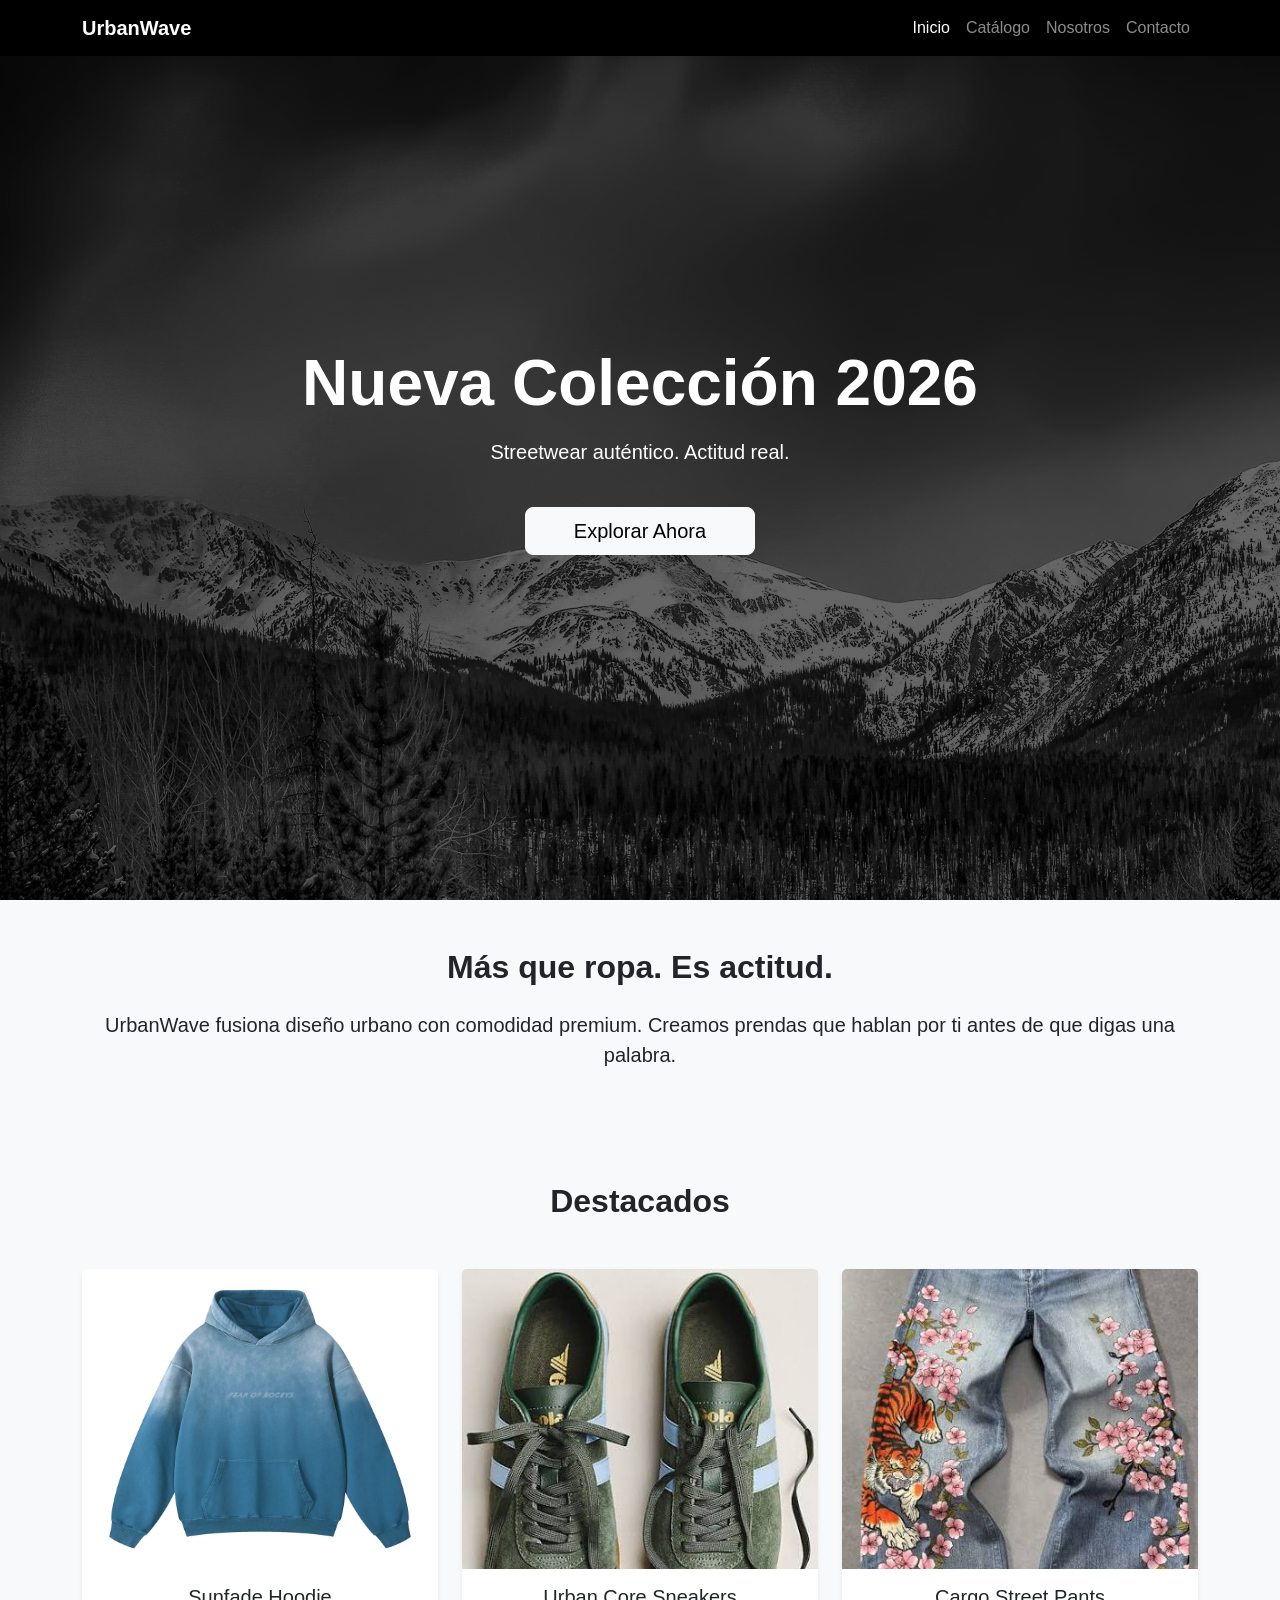
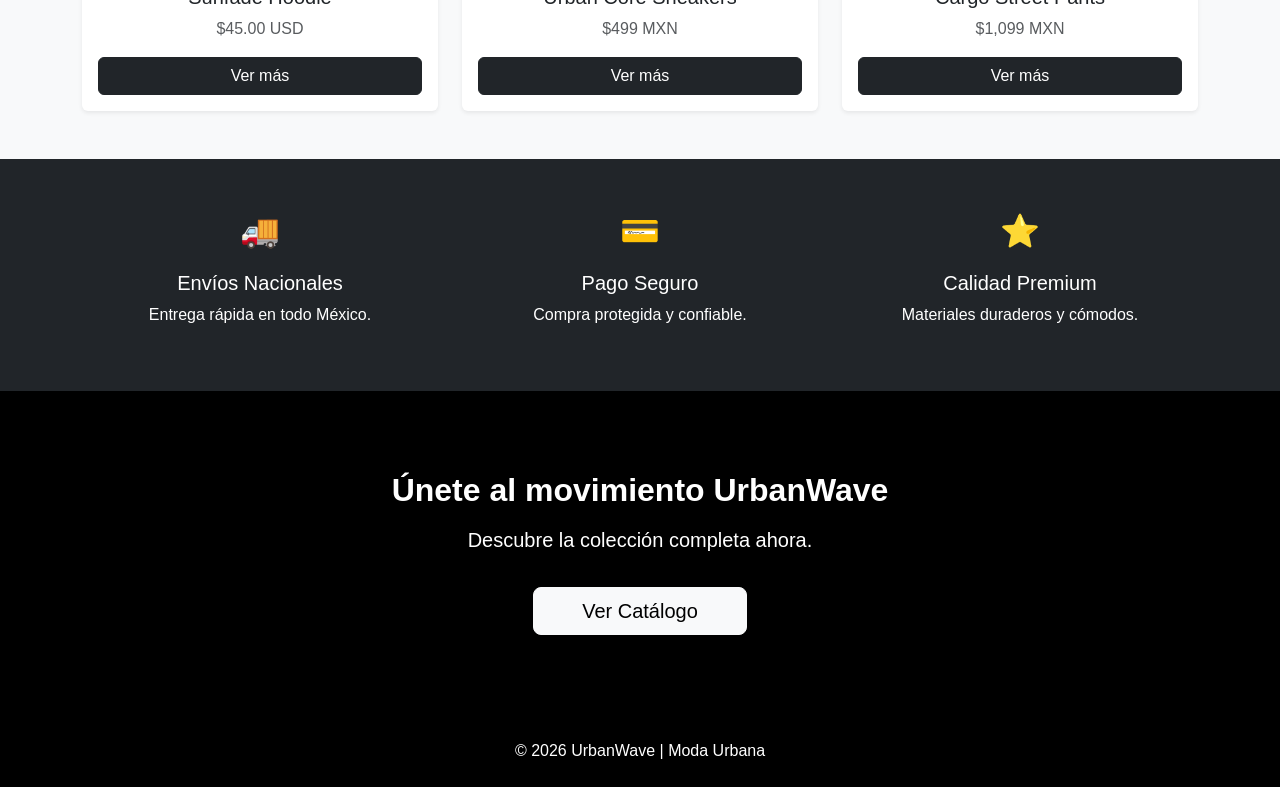
==== index.html @ 158538cb "Initial commit" ====
<!DOCTYPE html>
<html lang="es">
<head>
  <meta charset="UTF-8">
  <meta name="viewport" content="width=device-width, initial-scale=1.0">
  <title>UrbanWave | Moda Urbana</title>

  <link href="https://cdn.jsdelivr.net/npm/bootstrap@5.3.2/dist/css/bootstrap.min.css" rel="stylesheet">
  <link rel="stylesheet" href="css/styles.css">

  <style>
    .hero {
      height: 100vh;
      background: linear-gradient(rgba(0,0,0,0.6), rgba(0,0,0,0.6)),
                  url('/img/rockymountian.webp') ;
      display: flex;
      align-items: center;
      justify-content: center;
      text-align: center;
      color: white;
    }

    .feature-icon {
      font-size: 2rem;
    }

    .product-card img {
      height: 300px;
      object-fit: cover;
    }

    .cta-section {
      background: black;
      color: white;
      padding: 80px 0;
    }
  </style>
</head>
<body>

  
<nav class="navbar navbar-expand-lg navbar-dark bg-dark fixed-top">
  <div class="container">
    <a class="navbar-brand fw-bold" href="index.html">UrbanWave</a>

    <button class="navbar-toggler" type="button" data-bs-toggle="collapse" data-bs-target="#navbarNav">
      <span class="navbar-toggler-icon"></span>
    </button>

    <div class="collapse navbar-collapse" id="navbarNav">
      <ul class="navbar-nav ms-auto">
        <li class="nav-item"><a class="nav-link active" href="index.html">Inicio</a></li>
        <li class="nav-item"><a class="nav-link" href="catalogo.html">Catálogo</a></li>
        <li class="nav-item"><a class="nav-link" href="nosotros.html">Nosotros</a></li>
        <li class="nav-item"><a class="nav-link" href="contacto.html">Contacto</a></li>
      </ul>
    </div>
  </div>
</nav>


<section class="hero">
  <div class="container">
    <h1 class="display-3 fw-bold">Nueva Colección 2026</h1>
    <p class="lead mt-3">Streetwear auténtico. Actitud real.</p>
    <a href="catalogo.html" class="btn btn-light btn-lg mt-4 px-5">Explorar Ahora</a>
  </div>
</section>


<section class="container py-5 text-center">
  <h2 class="fw-bold mb-4">Más que ropa. Es actitud.</h2>
  <p class="lead">
    UrbanWave fusiona diseño urbano con comodidad premium.
    Creamos prendas que hablan por ti antes de que digas una palabra.
  </p>
</section>


<section class="container py-5">
  <h2 class="text-center fw-bold mb-5">Destacados</h2>

  <div class="row g-4">
    <div class="col-md-4">
      <div class="card product-card shadow-sm">
        <img src="/img/SunfadeHoodie.png" class="card-img-top">
        <div class="card-body text-center">
          <h5 class="card-title">Sunfade Hoodie</h5>
          <p class="text-muted">$45.00 USD</p>
          <a href="catalogo.html" class="btn btn-dark w-100">Ver más</a>
        </div>
      </div>
    </div>

    <div class="col-md-4">
      <div class="card product-card shadow-sm">
        <img src="/img/greensneakers.jpeg" class="card-img-top" style="width:100%; height:300px; object-fit:cover; object-position:top;">
        <div class="card-body text-center">
          <h5 class="card-title">Urban Core Sneakers</h5>
          <p class="text-muted">$499 MXN</p>
          <a href="catalogo.html" class="btn btn-dark w-100">Ver más</a>
        </div>
      </div>
    </div>

    <div class="col-md-4">
      <div class="card product-card shadow-sm">
        <img src="/img/tigerpants.jpeg" class="card-img-top">
        <div class="card-body text-center">
          <h5 class="card-title">Cargo Street Pants</h5>
          <p class="text-muted">$1,099 MXN</p>
          <a href="catalogo.html" class="btn btn-dark w-100">Ver más</a>
        </div>
      </div>
    </div>
  </div>
</section>


<section class="bg-dark text-white py-5">
  <div class="container">
    <div class="row text-center g-4">
      <div class="col-md-4">
        <div class="feature-icon">🚚</div>
        <h5 class="mt-3">Envíos Nacionales</h5>
        <p>Entrega rápida en todo México.</p>
      </div>
      <div class="col-md-4">
        <div class="feature-icon">💳</div>
        <h5 class="mt-3">Pago Seguro</h5>
        <p>Compra protegida y confiable.</p>
      </div>
      <div class="col-md-4">
        <div class="feature-icon">⭐</div>
        <h5 class="mt-3">Calidad Premium</h5>
        <p>Materiales duraderos y cómodos.</p>
      </div>
    </div>
  </div>
</section>


<section class="cta-section text-center">
  <div class="container">
    <h2 class="fw-bold">Únete al movimiento UrbanWave</h2>
    <p class="lead mt-3">Descubre la colección completa ahora.</p>
    <a href="catalogo.html" class="btn btn-light btn-lg mt-3 px-5">Ver Catálogo</a>
  </div>
</section>


<footer class="bg-black text-white text-center py-4">
  © 2026 UrbanWave | Moda Urbana
</footer>

<script src="https://cdn.jsdelivr.net/npm/bootstrap@5.3.2/dist/js/bootstrap.bundle.min.js"></script>
</body>
</html>
---- css/styles.css ----
body {
  font-family: 'Segoe UI', sans-serif;
  background-color: #f8f9fa;
}

/* NAVBAR */
.navbar {
  background-color: #000 !important;
}

.nav-link {
  transition: 0.3s;
}

.nav-link:hover {
  color: #0d6efd !important;
}

/* HERO */
.hero {
  height: 100vh;
  background: linear-gradient(rgba(0,0,0,0.6), rgba(0,0,0,0.6)),
              url("https://images.unsplash.com/photo-1516826957135-700dedea698c");
  background-size: cover;
  background-position: center;
  padding-top: 80px;
  display: flex;
  align-items: center;
}

/* SECTIONS */
section {
  padding-top: 80px;
  padding-bottom: 80px;
}

h2 {
  font-weight: 700;
}

/* PRODUCT CARDS */
.product-card {
  border: none;
  transition: transform 0.3s ease, box-shadow 0.3s ease;
}

.product-card:hover {
  transform: translateY(-8px);
  box-shadow: 0 15px 30px rgba(0,0,0,0.2);
}

.card-img-top {
  height: 280px;
  object-fit: cover;
}

.price {
  font-weight: bold;
  font-size: 18px;
}

/* FOOTER */
footer {
  background-color: #000;
  color: white;
}

.product-card {
  border: none;
  transition: transform 0.3s ease, box-shadow 0.3s ease;
}

.product-card:hover {
  transform: translateY(-8px);
  box-shadow: 0 15px 30px rgba(0,0,0,0.15);
}

.card-img-top {
  height: 250px;
  object-fit: cover;
}

.price {
  font-weight: 600;
  color: #111;
}
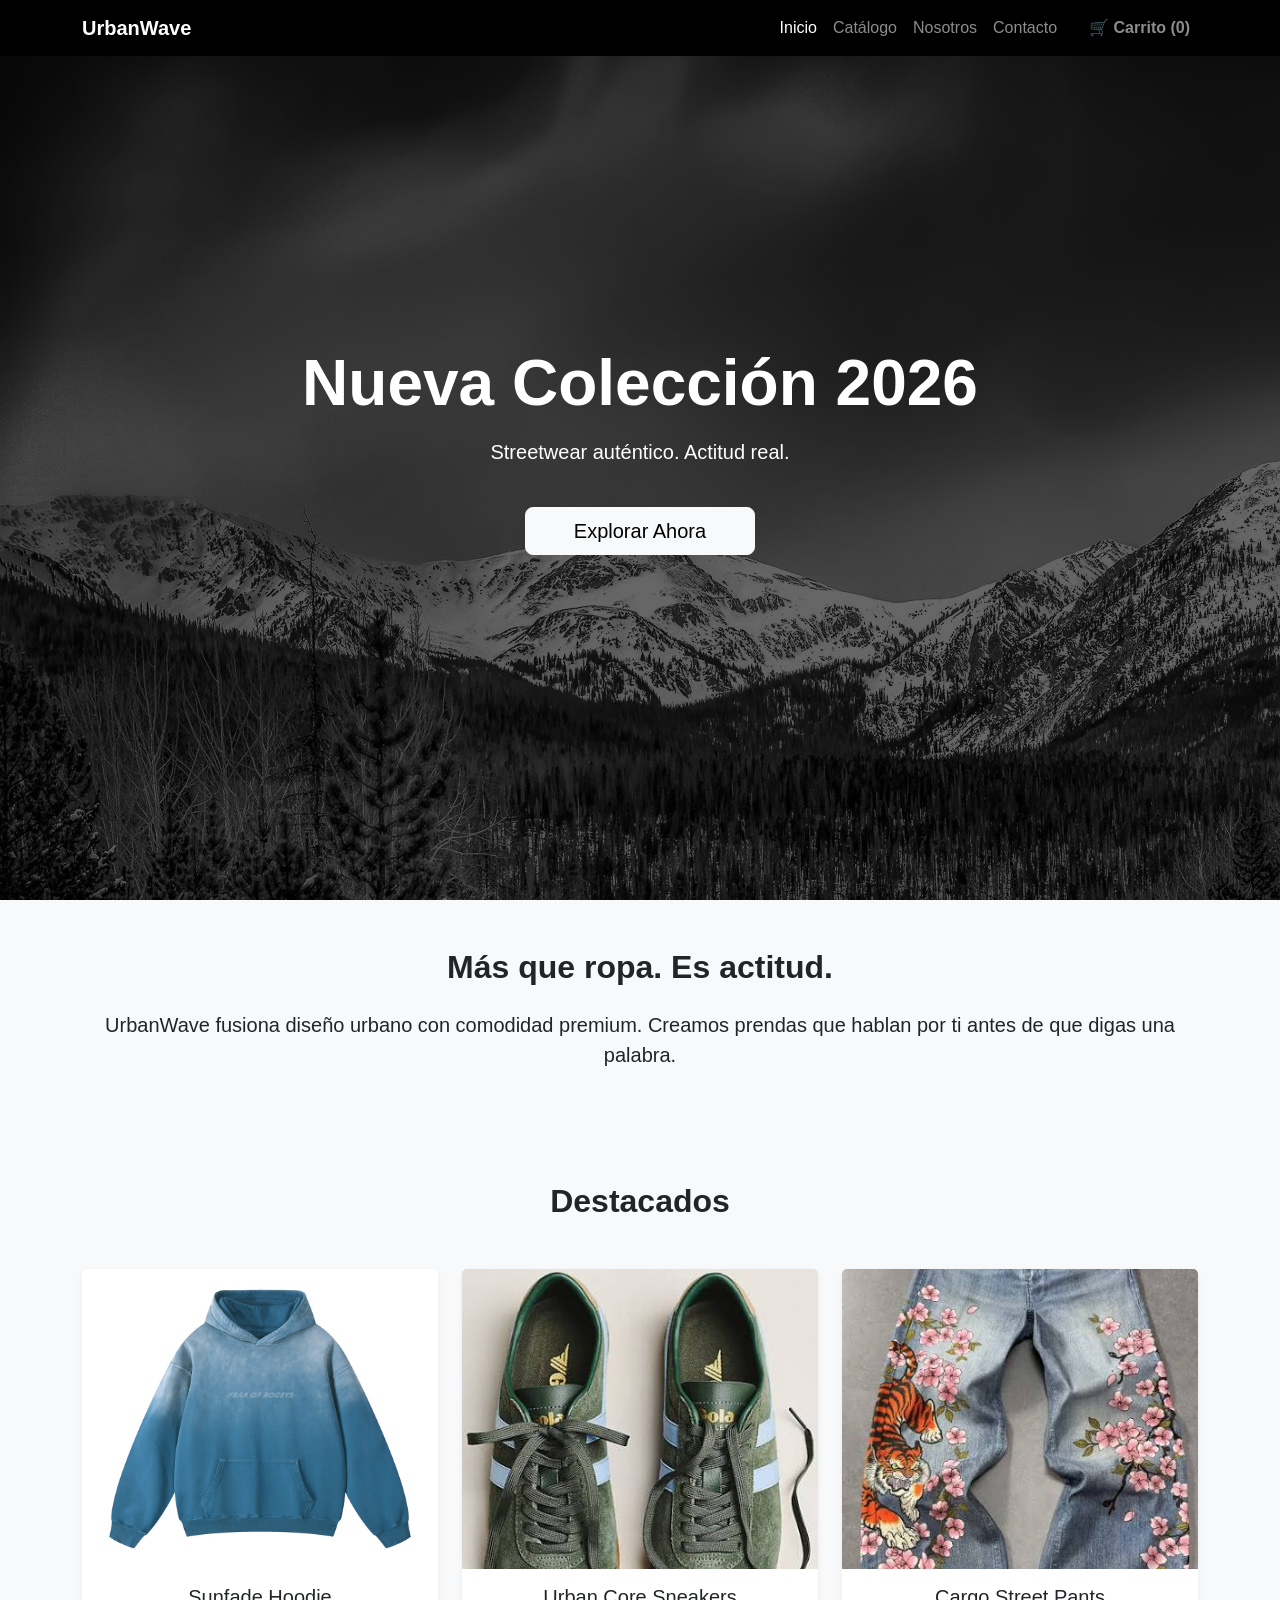
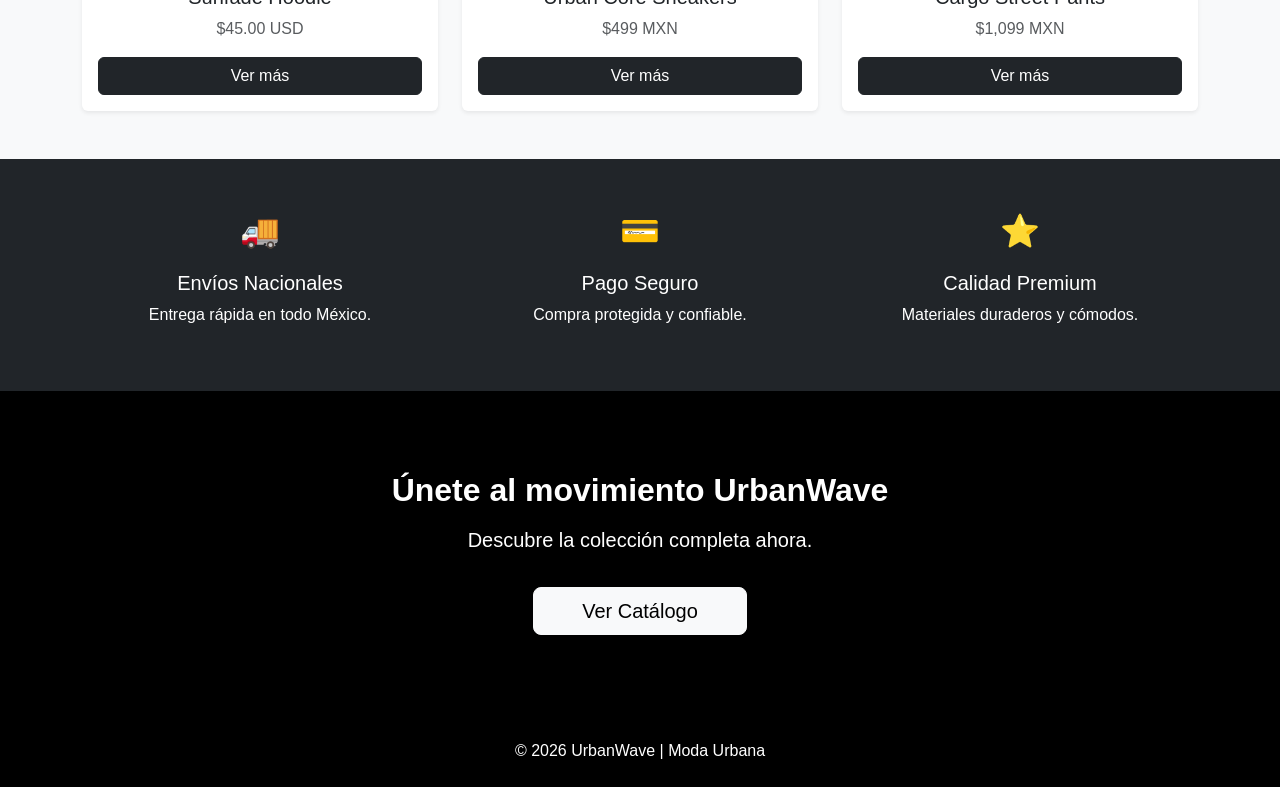
==== commit 888cbe12: "Add cart feature" ====
--- a/index.html
+++ b/index.html
@@ -12,7 +12,7 @@
     .hero {
       height: 100vh;
       background: linear-gradient(rgba(0,0,0,0.6), rgba(0,0,0,0.6)),
-                  url('/img/rockymountian.webp') ;
+                  url('img/rockymountian.webp') ;
       display: flex;
       align-items: center;
       justify-content: center;
@@ -39,24 +39,66 @@
 <body>
 
   
-<nav class="navbar navbar-expand-lg navbar-dark bg-dark fixed-top">
-  <div class="container">
-    <a class="navbar-brand fw-bold" href="index.html">UrbanWave</a>
-
-    <button class="navbar-toggler" type="button" data-bs-toggle="collapse" data-bs-target="#navbarNav">
-      <span class="navbar-toggler-icon"></span>
-    </button>
-
-    <div class="collapse navbar-collapse" id="navbarNav">
-      <ul class="navbar-nav ms-auto">
-        <li class="nav-item"><a class="nav-link active" href="index.html">Inicio</a></li>
-        <li class="nav-item"><a class="nav-link" href="catalogo.html">Catálogo</a></li>
-        <li class="nav-item"><a class="nav-link" href="nosotros.html">Nosotros</a></li>
-        <li class="nav-item"><a class="nav-link" href="contacto.html">Contacto</a></li>
-      </ul>
-    </div>
-  </div>
-</nav>
+  <nav class="navbar navbar-expand-lg navbar-dark bg-dark fixed-top">
+
+    <div class="container">
+  
+      <a class="navbar-brand fw-bold" href="index.html">
+        UrbanWave
+      </a>
+  
+      <button
+        class="navbar-toggler"
+        type="button"
+        data-bs-toggle="collapse"
+        data-bs-target="#navbarNav">
+  
+        <span class="navbar-toggler-icon"></span>
+  
+      </button>
+  
+      <div class="collapse navbar-collapse" id="navbarNav">
+  
+        <ul class="navbar-nav ms-auto align-items-lg-center">
+  
+          <li class="nav-item">
+            <a class="nav-link active" href="index.html">
+              Inicio
+            </a>
+          </li>
+  
+          <li class="nav-item">
+            <a class="nav-link" href="catalogo.html">
+              Catálogo
+            </a>
+          </li>
+  
+          <li class="nav-item">
+            <a class="nav-link" href="nosotros.html">
+              Nosotros
+            </a>
+          </li>
+  
+          <li class="nav-item">
+            <a class="nav-link" href="contacto.html">
+              Contacto
+            </a>
+          </li>
+  
+          <li class="nav-item ms-lg-3">
+            <a class="nav-link fw-bold" href="carrito.html">
+              🛒 Carrito
+              (<span id="cartCount">0</span>)
+            </a>
+          </li>
+  
+        </ul>
+  
+      </div>
+  
+    </div>
+  
+  </nav>
 
 
 <section class="hero">
@@ -83,7 +125,7 @@
   <div class="row g-4">
     <div class="col-md-4">
       <div class="card product-card shadow-sm">
-        <img src="/img/SunfadeHoodie.png" class="card-img-top">
+        <img src="img/SunfadeHoodie.png" class="card-img-top">
         <div class="card-body text-center">
           <h5 class="card-title">Sunfade Hoodie</h5>
           <p class="text-muted">$45.00 USD</p>
@@ -94,7 +136,7 @@
 
     <div class="col-md-4">
       <div class="card product-card shadow-sm">
-        <img src="/img/greensneakers.jpeg" class="card-img-top" style="width:100%; height:300px; object-fit:cover; object-position:top;">
+        <img src="img/greensneakers.jpeg" class="card-img-top" style="width:100%; height:300px; object-fit:cover; object-position:top;">
         <div class="card-body text-center">
           <h5 class="card-title">Urban Core Sneakers</h5>
           <p class="text-muted">$499 MXN</p>
@@ -105,7 +147,7 @@
 
     <div class="col-md-4">
       <div class="card product-card shadow-sm">
-        <img src="/img/tigerpants.jpeg" class="card-img-top">
+        <img src="img/tigerpants.jpeg" class="card-img-top">
         <div class="card-body text-center">
           <h5 class="card-title">Cargo Street Pants</h5>
           <p class="text-muted">$1,099 MXN</p>
@@ -154,5 +196,8 @@
 </footer>
 
 <script src="https://cdn.jsdelivr.net/npm/bootstrap@5.3.2/dist/js/bootstrap.bundle.min.js"></script>
+
+<script src="cart.js"></script>
+
 </body>
 </html>
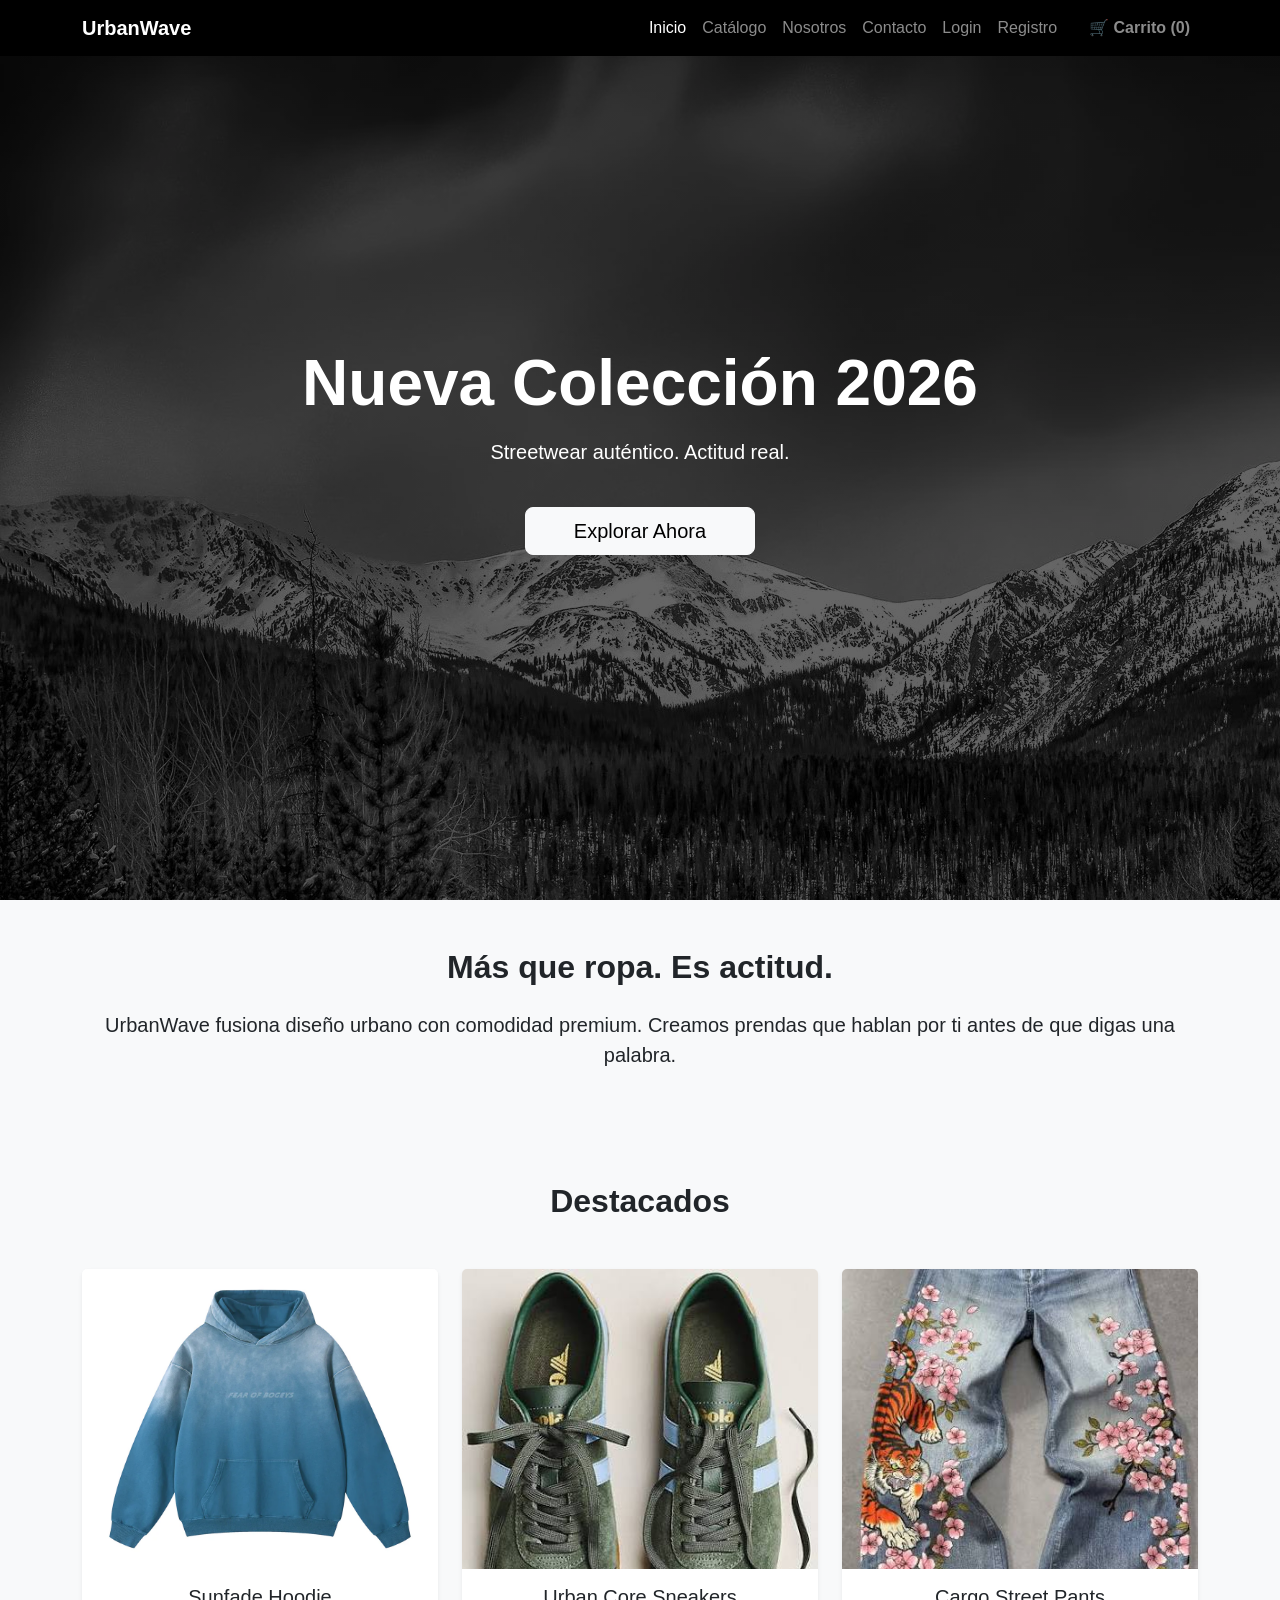
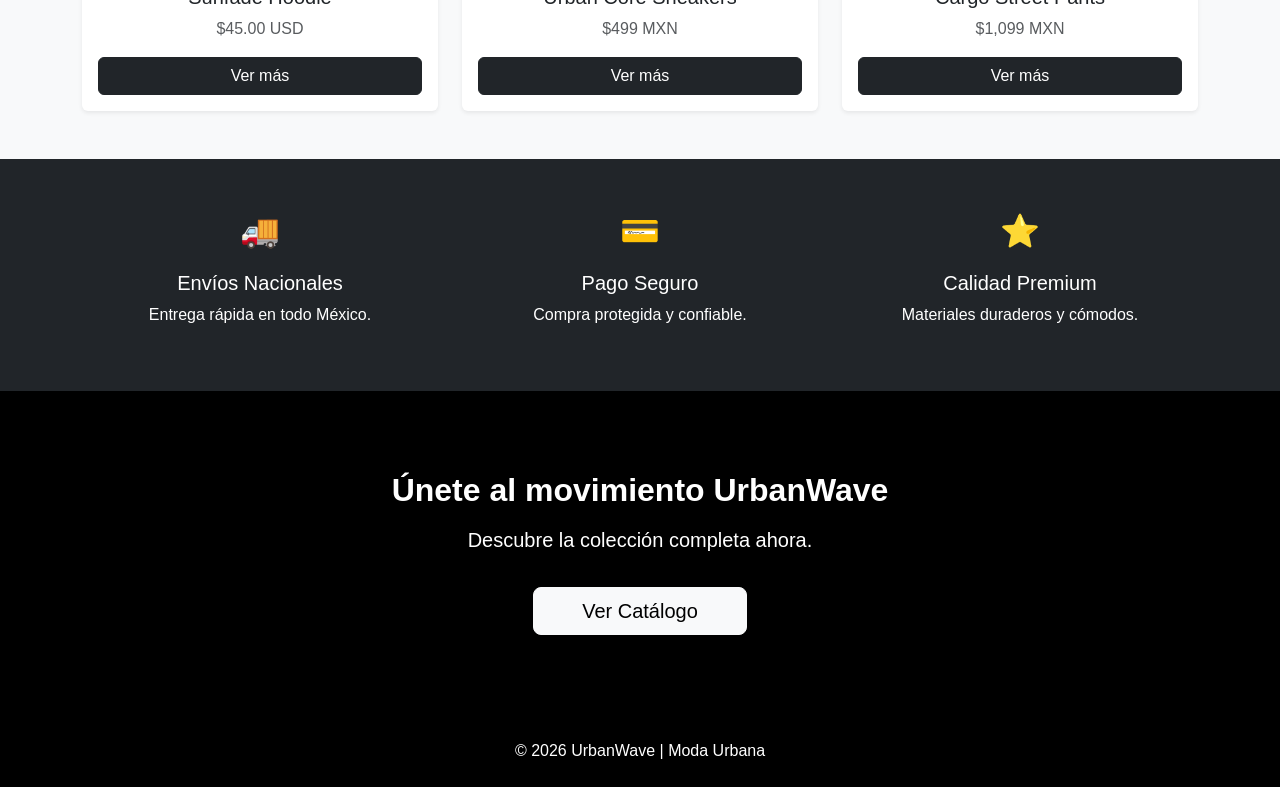
==== commit 4cedb105: "Update" ====
--- a/index.html
+++ b/index.html
@@ -84,6 +84,17 @@
               Contacto
             </a>
           </li>
+          <li class="nav-item">
+            <a class="nav-link" href="login.html">
+              Login
+            </a>
+          </li>
+          
+          <li class="nav-item">
+            <a class="nav-link" href="register.html">
+              Registro
+            </a>
+          </li>
   
           <li class="nav-item ms-lg-3">
             <a class="nav-link fw-bold" href="carrito.html">
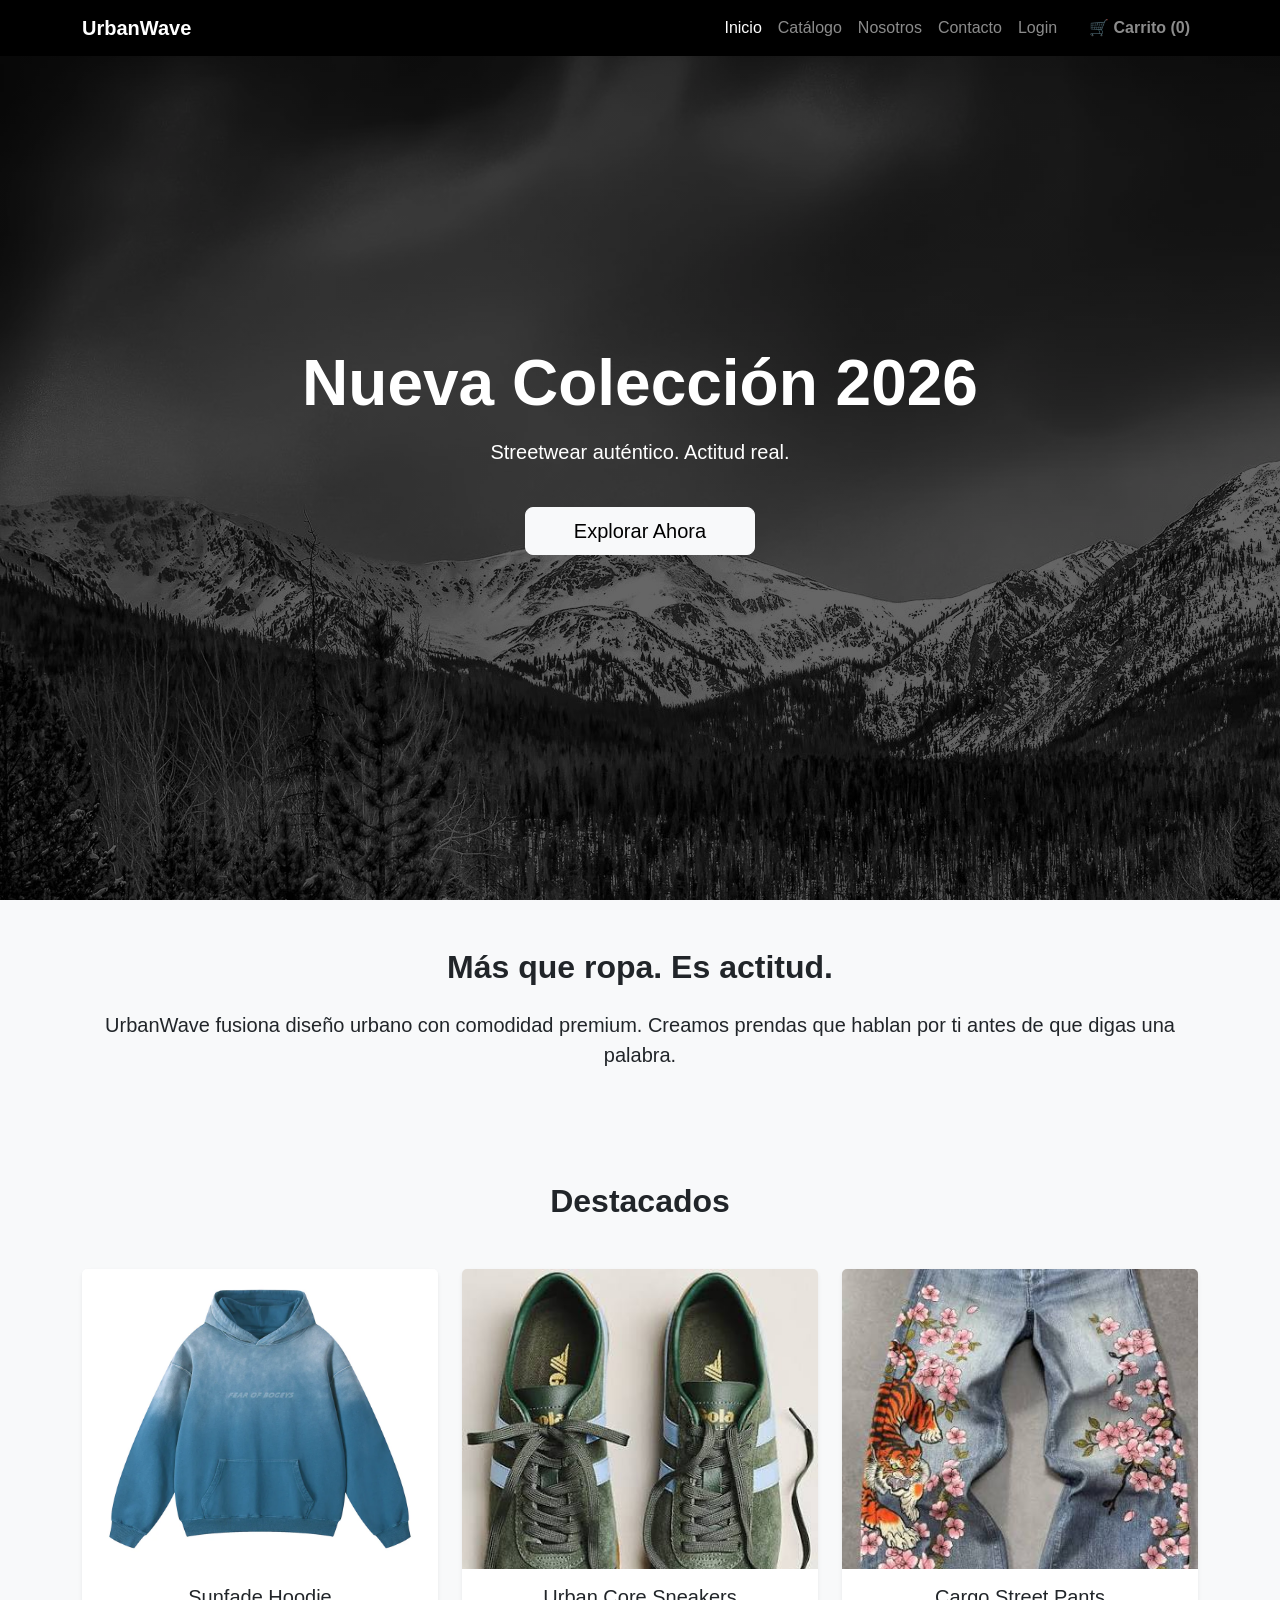
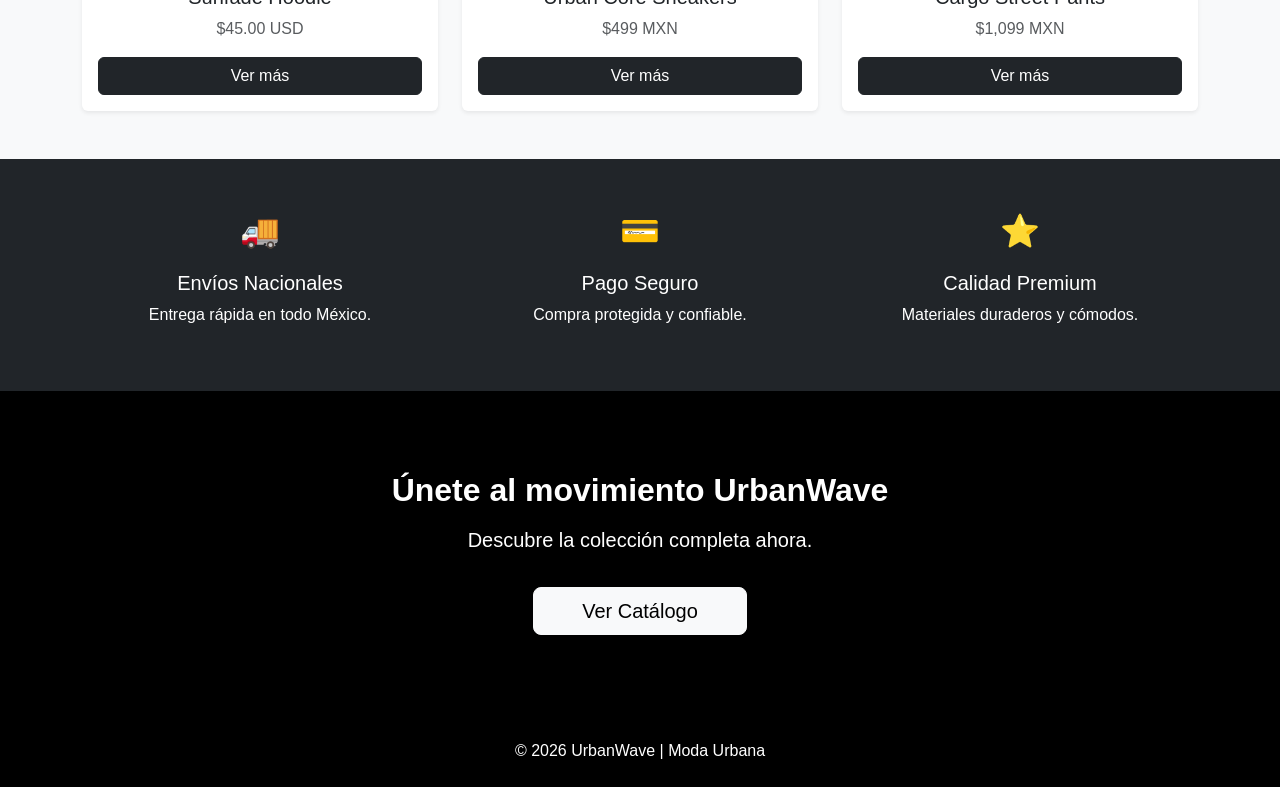
==== commit 22977ae6: "Updatee" ====
--- a/index.html
+++ b/index.html
@@ -90,11 +90,7 @@
             </a>
           </li>
           
-          <li class="nav-item">
-            <a class="nav-link" href="register.html">
-              Registro
-            </a>
-          </li>
+          
   
           <li class="nav-item ms-lg-3">
             <a class="nav-link fw-bold" href="carrito.html">
